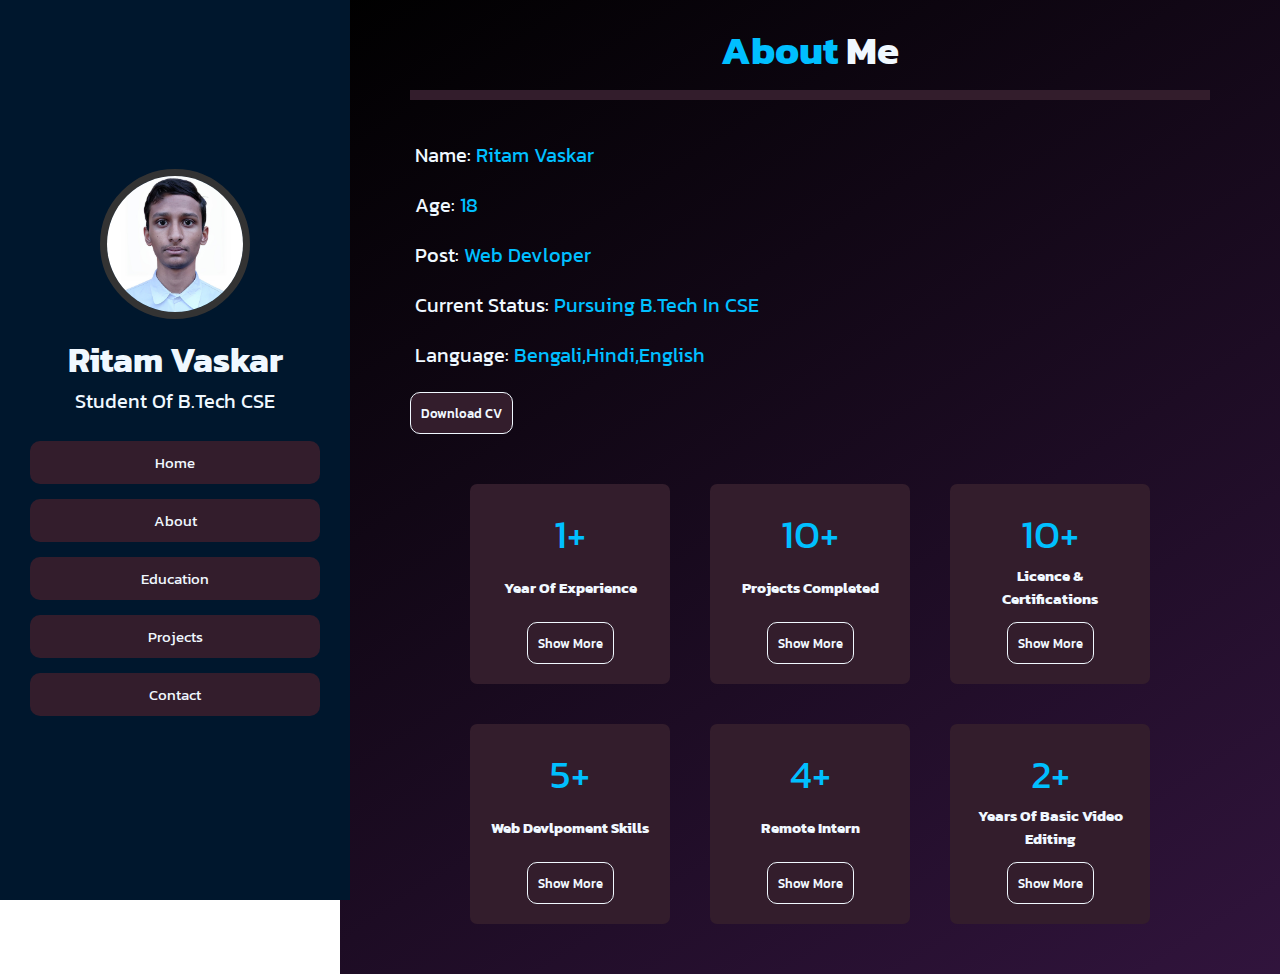
==== about.html @ 8d61c407 "folderDel" ====
<!DOCTYPE html>
<html lang="en">
<head>
    <meta charset="UTF-8">
    <meta name="viewport" content="width=device-width, initial-scale=1.0">
    <title>Ritam-Vaskar-Portfolio</title>

    <!--links-->

    <link rel="stylesheet" href="https://cdnjs.cloudflare.com/ajax/libs/font-awesome/6.4.2/css/all.min.css" integrity="sha512-z3gLpd7yknf1YoNbCzqRKc4qyor8gaKU1qmn+CShxbuBusANI9QpRohGBreCFkKxLhei6S9CQXFEbbKuqLg0DA==" crossorigin="anonymous" referrerpolicy="no-referrer" />

    <link rel="stylesheet" href="/style.css">
</head>
<body>

    <header>
        <div class="user">
            <img src="/image/71589d97-4c1b-4b88-b56e-559b7d3549d2.jpg" alt="">
            <h3 class="name">Ritam Vaskar</h3>
            <p>Student of B.Tech CSE</p>
        </div>

        <nav class="navbar">
            <ul>
                <li>
                    <a href="/index.html">Home</a>
                    <a href="/about.html">About</a>
                    <a href="/edu.html">Education</a>
                    <a href="/project.html">Projects</a>
                    <a href="/contact.html">Contact</a>
                </li>
            </ul>
        </nav>
    </header>


<div id="menu" class="fas fa-bars"></div>




<!--about section-->

<section class="about" id="about">
    <h1 class="heading"> <span>About</span> Me</h1>

    <div class="row">
        <div class="info">
            <h3><span>Name:</span>Ritam Vaskar</h3>
            <h3><span>Age:</span>18</h3>
            <h3><span>Post:</span>Web Devloper</h3>
            <h3><span>Current status:</span>pursuing b.Tech in CSE</h3>
            <h3><span>language:</span>bengali,hindi,english</h3>
            
            <a href="https://drive.google.com/file/d/1c2h3rxXCWkTcUerTLxMYLpYBZhqg-gGf/view?usp=sharing" target="_blank"><button class="btn">Download CV <i class="fas fa-download"></i></button></a>
           
        </div>
        <!--login page-->

    

<div class="overlay" id="overlay">
    <div class="card" id="loginContainer">
        <h2>Skills</h2>
        <ul id="skill-list" class="skill-list">

        </ul>
        <div><button class="btn" id="closeLogin">Close</button></div>
    </div>
</div> 
            


        <div class="counter">


            <div class="box">
                <span>1+</span>
                <h3>year of Experience</h3>
                <button class="btn" id="showLogin">Show More</button>
            </div>

            <div class="box">
                <span>10+</span>
                <h3>Projects completed</h3>
                <button class="btn" id="edu">Show More</button>
            </div>

            <div class="box">
                <span>10+</span>
                <h3>Licence & Certifications</h3>
                <button class="btn">Show More</button>
            </div>

            <div class="box">
                <span>5+</span>
                <h3>Web devlpoment Skills</h3>
                <button class="btn">Show More</button>
            </div>

            <div class="box">
                <span>4+</span>
                <h3>Remote Intern</h3>
                <button class="btn">Show More</button>
            </div>

            <div class="box">
                <span>2+</span>
                <h3>years of basic Video Editing</h3>
                <button class="btn">Show More</button>
            </div>
        </div>
    </div>

    <!--login page-->

    

<div class="overlay" id="overlay">
    <div class="login-container" id="loginContainer">
        <h2>Login</h2>
        <form action="login.php" method="POST">
            <input type="text" name="username" placeholder="Username" required>
            <input type="password" name="password" placeholder="Password" required>
            <input type="submit" value="Login">
        </form>
        <div class="close-btn"><button class="close" id="closeLogin">Close</button></div>
    </div>
</div>
    
</section>

<!--jquery cdn link-->
<script src="https://cdnjs.cloudflare.com/ajax/libs/jquery/3.7.1/jquery.min.js" integrity="sha512-v2CJ7UaYy4JwqLDIrZUI/4hqeoQieOmAZNXBeQyjo21dadnwR+8ZaIJVT8EE2iyI61OV8e6M8PP2/4hpQINQ/g==" crossorigin="anonymous" referrerpolicy="no-referrer"></script>

<!--custom js file link-->

<script src="/script.js"></script>
</body>
</html>
---- style.css ----
@import url('https://fonts.googleapis.com/css2?family=Kanit:wght@300;400;500;700&display=swap');

*{
    font-family: 'Kanit', sans-serif;
    margin: 0;
    padding: 0;
    box-sizing: border-box;
    text-decoration: none;
    outline: none;
    border: none;
    text-transform: capitalize;
    transition: all 0.2s linear;
}

html{
    font-size: 62.5%;
    overflow-x: hidden;
}

body{
    
    overflow-x: hidden;
    padding-left: 34rem;
    color: aliceblue;
}


header {
    position: fixed;
    top: 0;
    left: 0;
    z-index: 1000;
    height: 100%;
    width: 35rem;
    background: #00172D;
    display: flex;
    align-items: center;
    justify-content: center;
    flex-flow: column;
    text-align: center;
    color: aliceblue;
}

header .user img{
    height: 15rem;
    width: 15rem;
    border-radius: 50%;
    object-fit: cover;
    margin-bottom: 1rem;
    border: .7rem solid #333;
    margin-top: 1rem;
    
}

header .user .name{
    font-size: 3.5rem;
    
}

header .user p{
    font-size: 2rem;
}

header .navbar {
    width: 100%;
}

header .navbar ul{
    list-style: none;
    padding: 1rem 3rem;

}

header .navbar ul li a{
    display: block;
    padding: 1rem;
    margin: 1.5rem 0;
    background: #331D2C;
    color: aliceblue;
    border-radius: 1rem;
    font-size: 1.5rem;
}

header .navbar ul li a:hover{
    background: aliceblue;
    color: #111;
}

#menu{
    position: fixed;
    top: 2rem;
    right: 2rem;
    background: #333;
    color: aliceblue;
    cursor: pointer;
    font-size: 2.5rem;
    padding: 1rem 1.5rem;
    z-index: 1000;
    display: none;
}

section{
    min-height: 100vh;
    padding: 1rem;
}

.home{
    display: flex;
    align-items: center;
    justify-content: center;
    flex-flow: column;
    padding: 0 15rem;
    background-image: linear-gradient(147deg, #000000 0%, #923cb5 300%);
}

.home h3{
    font-size: 3.5rem;

}

.home h1 {
    font-size: 5rem;
    padding: 1.5rem;
}


.home p{
    font-size: 2rem;
    padding: 1rem;
    padding-bottom: 2rem;
}

.home span{
    color: deepskyblue;
}

.btn{
    padding: 1rem;
    border-radius: 1rem;
    background-color: #331D2C;
    color: aliceblue;
    border: aliceblue 0.7px solid;
    margin-top: 1.2rem;
    cursor: pointer;
    font-weight: 500;
}

.home .row{
    display: flex;
    align-items: center;
    justify-content: center;
    flex-wrap: wrap;
    gap: 2rem;
    
}

.btn:hover{
    background-color: aliceblue;
    color: #111;
}


.about{
    background-image: linear-gradient(147deg, #000000 0%, #923cb5 300%);
}


.heading{
    text-align: center;
    margin: 0 6rem;
    font-size: 4rem;
    padding: 1rem;
    border-bottom: 1rem solid #331D2C;
}

.heading span{
    color: deepskyblue;
}


.about .row{
    display: flex;
    align-items: center;
    justify-content: center;
    flex-wrap: wrap;
    padding: 1rem 0;
}

.about .row .info{
    flex: 1 1 48rem;
    padding: 2rem 1rem;
    padding-left: 6rem;
}

.about .row .info h3{
    font-size: 2rem;
    color: deepskyblue;
    padding: 1rem 0;
    font-weight: normal;
}

.about .row .info h3 span{
    color: aliceblue;
    padding: 0 .5rem;
}

.about .row .counter{
    flex: 1 1 48rem;
    padding: 2rem 1rem;
    display: flex;
    justify-content: center;
    flex-wrap: wrap;
    padding: 1rem 0;
}


.about .row .counter .box{
    width: 20rem;
    background: #331D2C;
    text-align: center;
    padding: 2rem;
    margin: 2rem;
    border-radius: .7rem;
    display: flex;
    align-items: center;
    justify-content: space-between;
    flex-direction: column;
}

.about .row .counter .box span{
    font-size: 4rem;
    color: deepskyblue;

}

.about .row .counter .box h3{
    font-size: 1.5rem;
    color: aliceblue;
    
}


/*login page*/



.card {
    background-color: #331D2C;
    border-radius: 5px;
    padding: 20px;
    box-shadow: 0px 0px 10px rgba(0, 0, 0, 0.2);
    width: 300px;
    text-align: center;
    display: none; /* Initially hidden */
}

.card h2 {
    margin-bottom: 20px;
    font-size: 25px;
}

.card input[type="text"],
.card input[type="password"] {
    width: 100%;
    padding: 10px;
    margin-bottom: 15px;
    border: 1px solid #ccc;
    border-radius: 3px;
}

.card input[type="submit"] {
    background-color: #eee;
    color: #130f40;
    border: none;
    border-radius: 3px;
    padding: 10px 20px;
    cursor: pointer;
    border: 1px solid #ccc;
    border-radius: 3px;
}

.card input[type="submit"]:hover {
    background-color: var(--green);
    color: #fff;
}

/* Overlay for the pop-up */
.overlay {
    position: fixed;
    top: 0;
    left: 0;
    width: 100%;
    height: 100%;
    background-color: rgba(0, 0, 0, 0.5);
    display: none; /* Initially hidden */
    justify-content: center;
    align-items: center;
}

.skill-list{
    display: flex;
    align-items: center;
    justify-content: center;
    flex-direction: column;
    font-size: 20px;
    text-align: left;
}



.education{
    background-image: linear-gradient(147deg, #000000 0%, #923cb5 300%);
}

.education .box-container{
    display: flex;
    align-items: center;
    justify-content: center;
    flex-wrap: wrap;
    padding: 1rem 0;
    padding-left: 3rem;
    

}

.education .box-container .box{
    width: 60%;
    margin: 4rem 1rem;
    padding: 2rem 2rem 2rem 4rem;
    border-left: 1rem solid deepskyblue;
    position: relative;
    background: #331D2C;
    /* display: flex;
    align-items: center;
    justify-content: center;
    flex-direction: column; */
}

.education .box-container .box img{
    display: block;
    margin-left: auto;
    margin-right: auto;
    width: 50%;
    padding-bottom: 10px;
}

.education .box-container .box button{
    display: block;
    margin-left: auto;
    margin-right: auto;
    width: 50%;
    padding-bottom: 10px;
}


.education .box-container .box .year{
    font-size: 1.3rem;
    background-color: #00172D;
    color: aliceblue;
    padding: 0.5rem 1.2rem 0.5rem 1.2rem;
    border: .1rem deepskyblue solid;
    border-radius: 2rem;
    display: flex;
    align-items: center;
    justify-content: center;
}

.education .box-container .box i{
    display: flex;
    align-items: center;
    justify-content: center;
    font-size: 2.5rem;
    padding-top: 1.5rem;
    padding-bottom: 1rem;
}

.education .box-container .box h3 {
    font-size: 2rem;
    font-weight: 500;
    
}

.education .box-container .box p{
    font-size: 1.3rem;
    flex-wrap: wrap;
}

.education .box-container .box .school{
    font-size: 1.5rem;
    font-weight: 400;
    color: deepskyblue;
}

.education .box-container .box .school a{
    color: deepskyblue;
}


.projects{
    background-image: linear-gradient(147deg, #000000 0%, #923cb5 300%);
}


.projects .box-container{
    display: flex;
    align-items: center;
    justify-content: center;
    flex-wrap: wrap;
    padding: 2rem 0;
}


.projects .box-container .box{
    height: 20rem;
    width: 35rem;
    border-radius: 1rem;
    margin: 2rem;
    overflow: hidden;
    cursor: pointer;
}



.projects .box-container .box img{
    height: 100%;
    width: 100%;
    object-fit: cover;
}


.projects .box-container .box:hover img{
    transform: scale(1.2);
}


.contact{
    background-image: linear-gradient(147deg, #000000 0%, #923cb5 300%);
}


.contact .row{
    display: flex;
    align-items: center;
    justify-content: center;
    flex-wrap: wrap;
}


.contact .row .content{
    flex: 1 1 30rem;
    padding: 4rem;
    padding-bottom: 10rem;
}

.contact .row .content .title{
    font-size: 2.5rem;
    color: deepskyblue;
    padding: 1rem;
}


.contact .row .content .info h3{
    padding: 0.6rem;
    text-transform: none;
    font-size: 1.5rem;
    font-weight: 400;
}

.contact .row .content .info i{
    padding-right: 1rem;
}

.contact .row form{
    flex: 1 1 45rem;
    padding: 1rem;
    margin: 2rem;
    margin-bottom: 4rem;
    
}



.contact .row form .box{
    padding: 1.5rem;
    margin: 1rem 0;
    background: #331D2C;
    color: aliceblue;
    text-transform: none;
    font-size: 1.7rem;
    width: 100%;
    border-radius: .6rem;
}


.contact .content .user img{
    height: 15rem;
    width: 15rem;
    border-radius: 50%;
    object-fit: cover;
    margin-bottom: 1rem;
    border: .7rem solid #333;
    margin-top: 1rem;
    
}

.contact .user .name{
    font-size: 2.5rem;
    font-weight: 500;
    padding-left: 1rem;
    
}

.contact .user p{
    font-size: 1.5rem;
    padding-left: 1rem;
}










/*media queries*/

@media (max-width:1200px){
    html{
        font-size: 55%;
        
    }

    .home{
        padding: 1rem 4rem;
    }
}


@media (max-width:991px){
    header{
        left: -150%;
    }

    body{
        padding: 0;
    }

    #menu{
        display: block;
    }

    header.toggle{
        left: 0;
        
    }

    
}


@media (max-width:768px){
    html{
        font-size: 50%;
    }
    .education .box-container .box{
        width: 150%;
        margin-right: 3rem;
    }
    
}


@media (max-width:400px){
    header{
        width: 100vw;
    }

    .heading{
        margin: 0 3rem;
    }

    .about .row .counter .box{
        width: 100%;
    }

    .education .box-container .box{
        width: 150%;
        margin-right: 3rem;
    }

    .projects .box-container .box{
        width: 100%;
    }

    
}
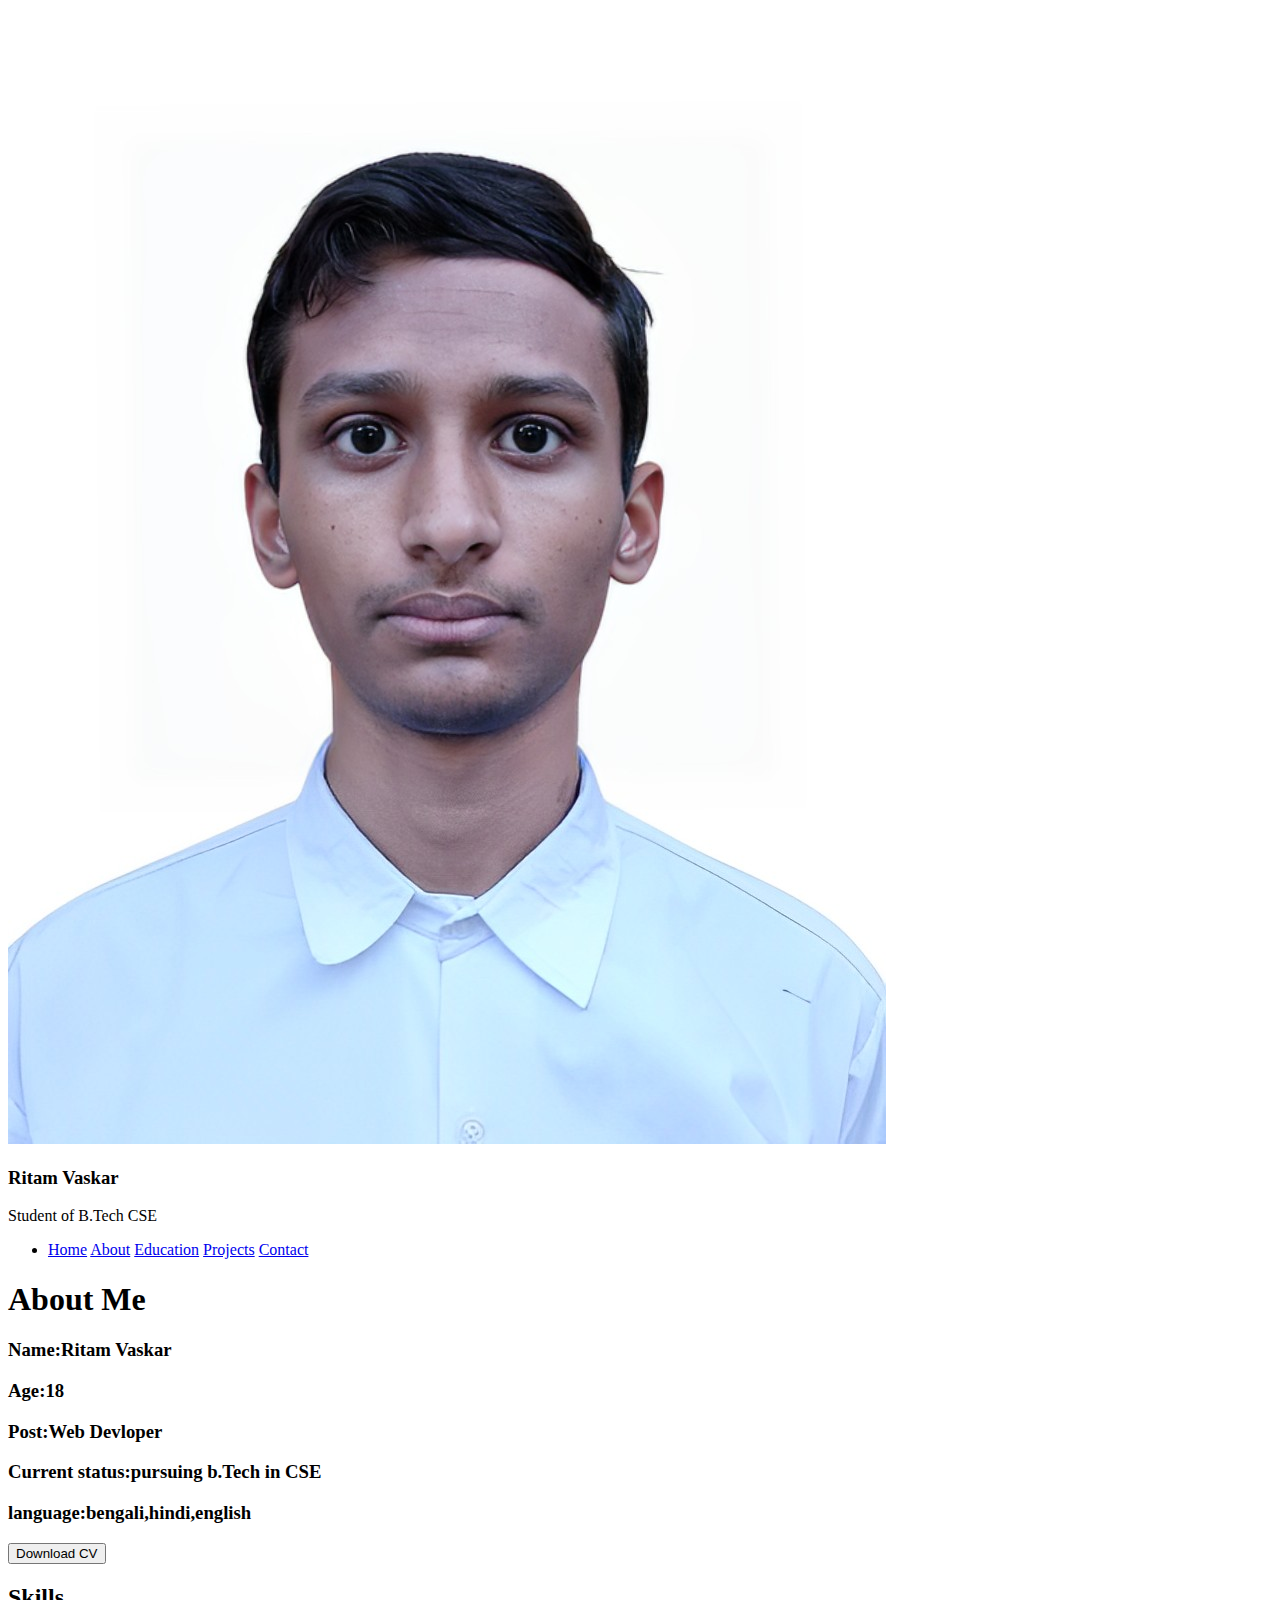
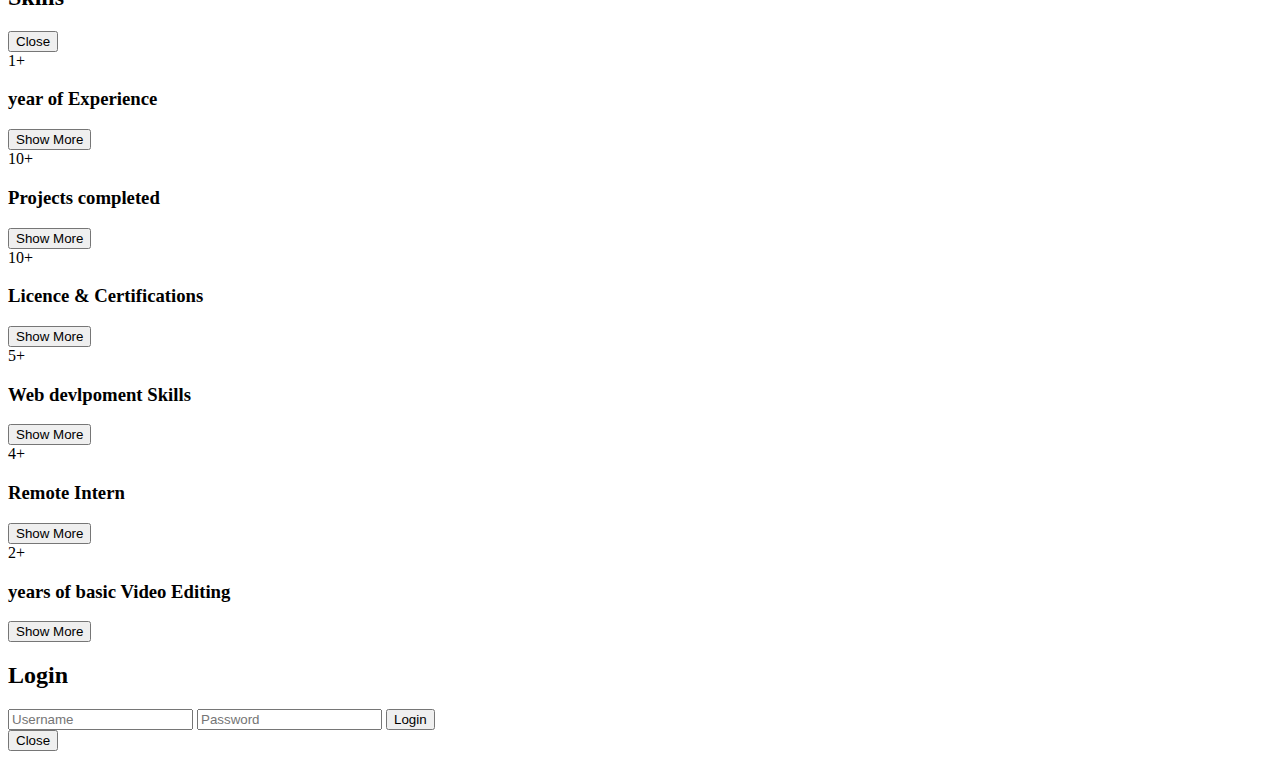
==== commit bbf789ac: "updatePath" ====
--- a/about.html
+++ b/about.html
@@ -9,7 +9,7 @@
 
     <link rel="stylesheet" href="https://cdnjs.cloudflare.com/ajax/libs/font-awesome/6.4.2/css/all.min.css" integrity="sha512-z3gLpd7yknf1YoNbCzqRKc4qyor8gaKU1qmn+CShxbuBusANI9QpRohGBreCFkKxLhei6S9CQXFEbbKuqLg0DA==" crossorigin="anonymous" referrerpolicy="no-referrer" />
 
-    <link rel="stylesheet" href="/style.css">
+    <link rel="stylesheet" href="/Ritam-Vaskar-Portfolio/style.css">
 </head>
 <body>
 
@@ -23,11 +23,11 @@
         <nav class="navbar">
             <ul>
                 <li>
-                    <a href="/index.html">Home</a>
-                    <a href="/about.html">About</a>
-                    <a href="/edu.html">Education</a>
-                    <a href="/project.html">Projects</a>
-                    <a href="/contact.html">Contact</a>
+                    <a href="/Ritam-Vaskar-Portfolio/index.html">Home</a>
+                    <a href="/Ritam-Vaskar-Portfolio/about.html">About</a>
+                    <a href="/Ritam-Vaskar-Portfolio/edu.html">Education</a>
+                    <a href="/Ritam-Vaskar-Portfolio/project.html">Projects</a>
+                    <a href="/Ritam-Vaskar-Portfolio/contact.html">Contact</a>
                 </li>
             </ul>
         </nav>
@@ -135,6 +135,6 @@
 
 <!--custom js file link-->
 
-<script src="/script.js"></script>
+<script src="/Ritam-Vaskar-Portfolio/script.js"></script>
 </body>
 </html>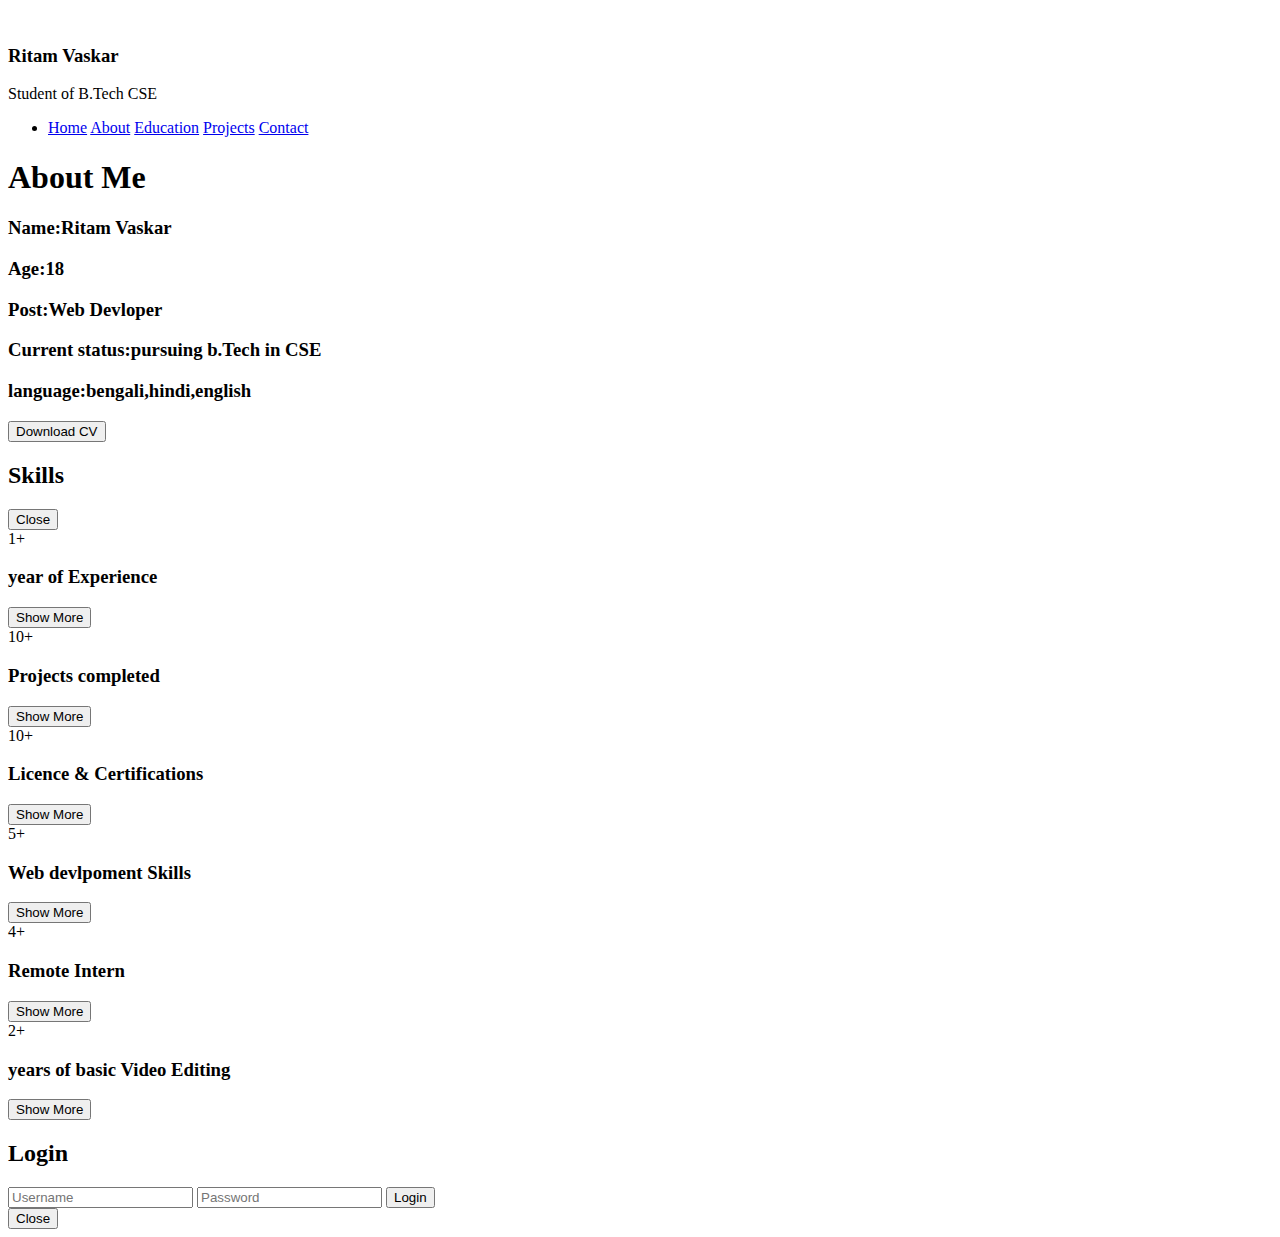
==== commit 92926305: "fixImage" ====
--- a/about.html
+++ b/about.html
@@ -15,7 +15,7 @@
 
     <header>
         <div class="user">
-            <img src="/image/71589d97-4c1b-4b88-b56e-559b7d3549d2.jpg" alt="">
+            <img src="/Ritam-Vaskar-Portfolio/image/71589d97-4c1b-4b88-b56e-559b7d3549d2.jpg" alt="">
             <h3 class="name">Ritam Vaskar</h3>
             <p>Student of B.Tech CSE</p>
         </div>
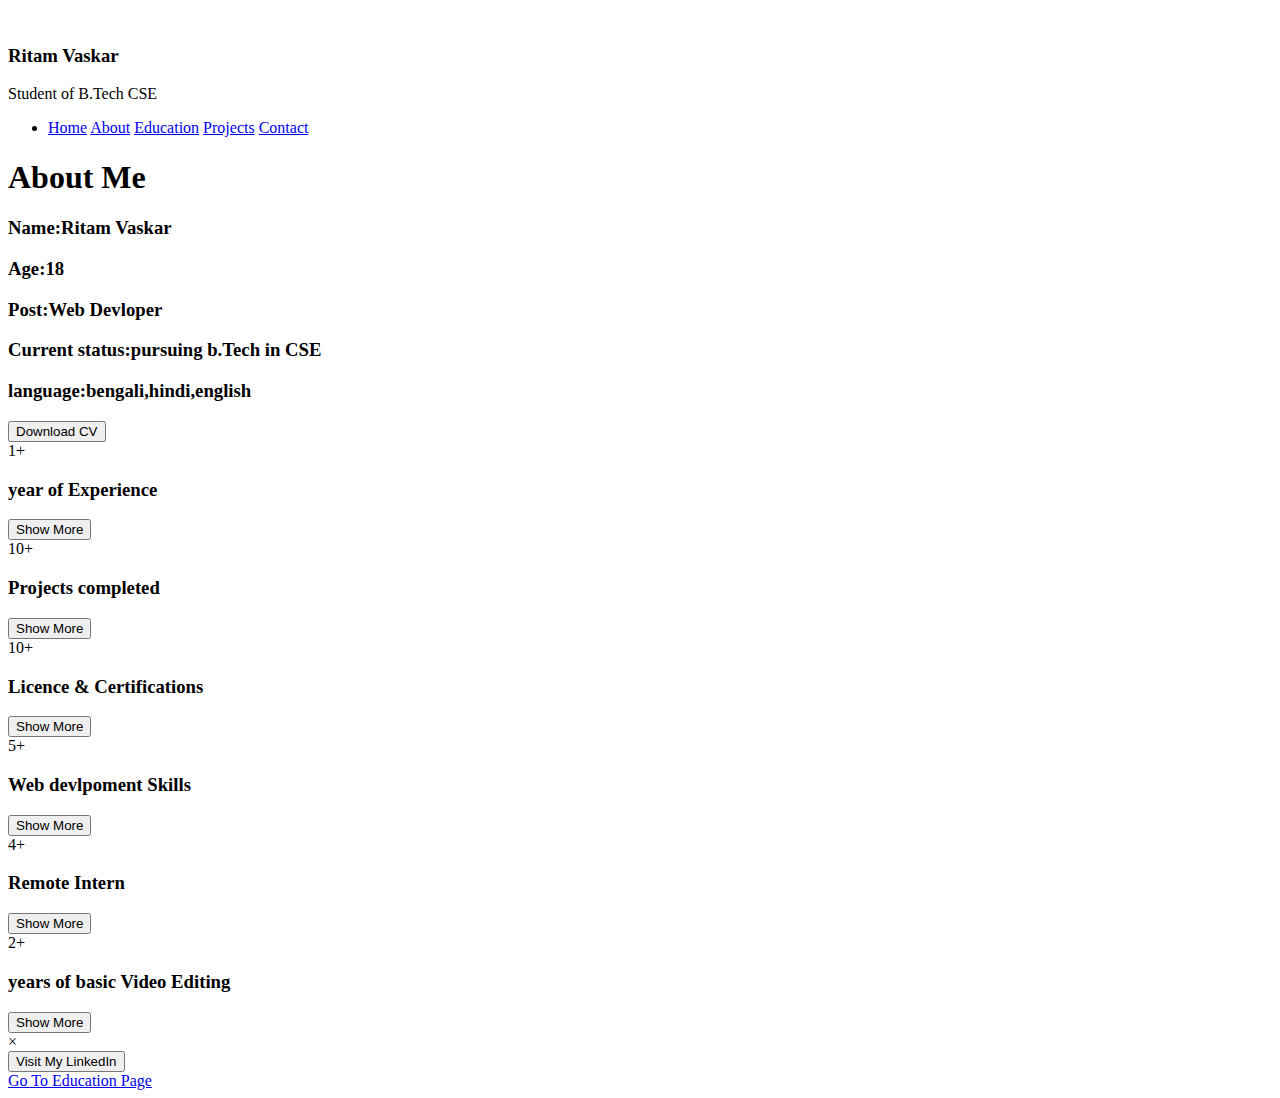
==== commit 0549b794: "css & show more (bug - pop up on About navigation )" ====
--- a/about.html
+++ b/about.html
@@ -52,82 +52,66 @@
             <h3><span>Current status:</span>pursuing b.Tech in CSE</h3>
             <h3><span>language:</span>bengali,hindi,english</h3>
             
-            <a href="https://drive.google.com/file/d/1c2h3rxXCWkTcUerTLxMYLpYBZhqg-gGf/view?usp=sharing" target="_blank"><button class="btn">Download CV <i class="fas fa-download"></i></button></a>
+            <a href="https://drive.google.com/file/d/1mblVT6Rqtlwl4UKhe0pxPa0RH55uU6mF/view?usp=sharing" target="_blank"><button class="btn">Download CV <i class="fas fa-download"></i></button></a>
            
         </div>
         <!--login page-->
 
-    
-
-<div class="overlay" id="overlay">
-    <div class="card" id="loginContainer">
-        <h2>Skills</h2>
-        <ul id="skill-list" class="skill-list">
-
-        </ul>
-        <div><button class="btn" id="closeLogin">Close</button></div>
-    </div>
-</div> 
-            
-
 
         <div class="counter">
-
 
             <div class="box">
                 <span>1+</span>
                 <h3>year of Experience</h3>
-                <button class="btn" id="showLogin">Show More</button>
+                <button class="btn" id="experience">Show More</button>
             </div>
 
             <div class="box">
                 <span>10+</span>
                 <h3>Projects completed</h3>
-                <button class="btn" id="edu">Show More</button>
+                <button class="btn" id="projects">Show More</button>
             </div>
 
             <div class="box">
                 <span>10+</span>
                 <h3>Licence & Certifications</h3>
-                <button class="btn">Show More</button>
+                <button class="btn" id="certifications">Show More</button>
             </div>
 
             <div class="box">
                 <span>5+</span>
                 <h3>Web devlpoment Skills</h3>
-                <button class="btn">Show More</button>
+                <button class="btn" id="skills">Show More</button>
             </div>
 
             <div class="box">
                 <span>4+</span>
                 <h3>Remote Intern</h3>
-                <button class="btn">Show More</button>
+                <button class="btn" id="intern">Show More</button>
             </div>
 
             <div class="box">
                 <span>2+</span>
                 <h3>years of basic Video Editing</h3>
-                <button class="btn">Show More</button>
+                <button class="btn" id="video-editing">Show More</button>
             </div>
+
         </div>
     </div>
 
-    <!--login page-->
+    <!--show more pop up-->
 
-    
+    <div id="popup-overlay" class="overlay">
+        <div class="popup-content">
+            <span class="close-btn">&times;</span>
+            <div id="popup-data"></div>
+            <div pop-btn><a href="https://www.linkedin.com/in/ritam-vaskar-50627527a?fbclid=IwAR1bpBOdCyM2QHdjg2BVPG0GhheUA1E9WBW1Sy7CMyDZDxoFxHBHNCN7ONY" target="_blank"><button class="btn"><i class="fa-brands fa-linkedin"></i> Visit My LinkedIn</button></a></div>
+        </div>
+    </div>
 
-<div class="overlay" id="overlay">
-    <div class="login-container" id="loginContainer">
-        <h2>Login</h2>
-        <form action="login.php" method="POST">
-            <input type="text" name="username" placeholder="Username" required>
-            <input type="password" name="password" placeholder="Password" required>
-            <input type="submit" value="Login">
-        </form>
-        <div class="close-btn"><button class="close" id="closeLogin">Close</button></div>
-    </div>
-</div>
-    
+
+
+<div class="goto"><a href="/Ritam-Vaskar-Portfolio/edu.html" class="btn">Go To Education Page <i class="fa-solid fa-arrow-right"></i></a></div>
 </section>
 
 <!--jquery cdn link-->
@@ -137,4 +121,4 @@
 
 <script src="/Ritam-Vaskar-Portfolio/script.js"></script>
 </body>
-</html>+</html>
